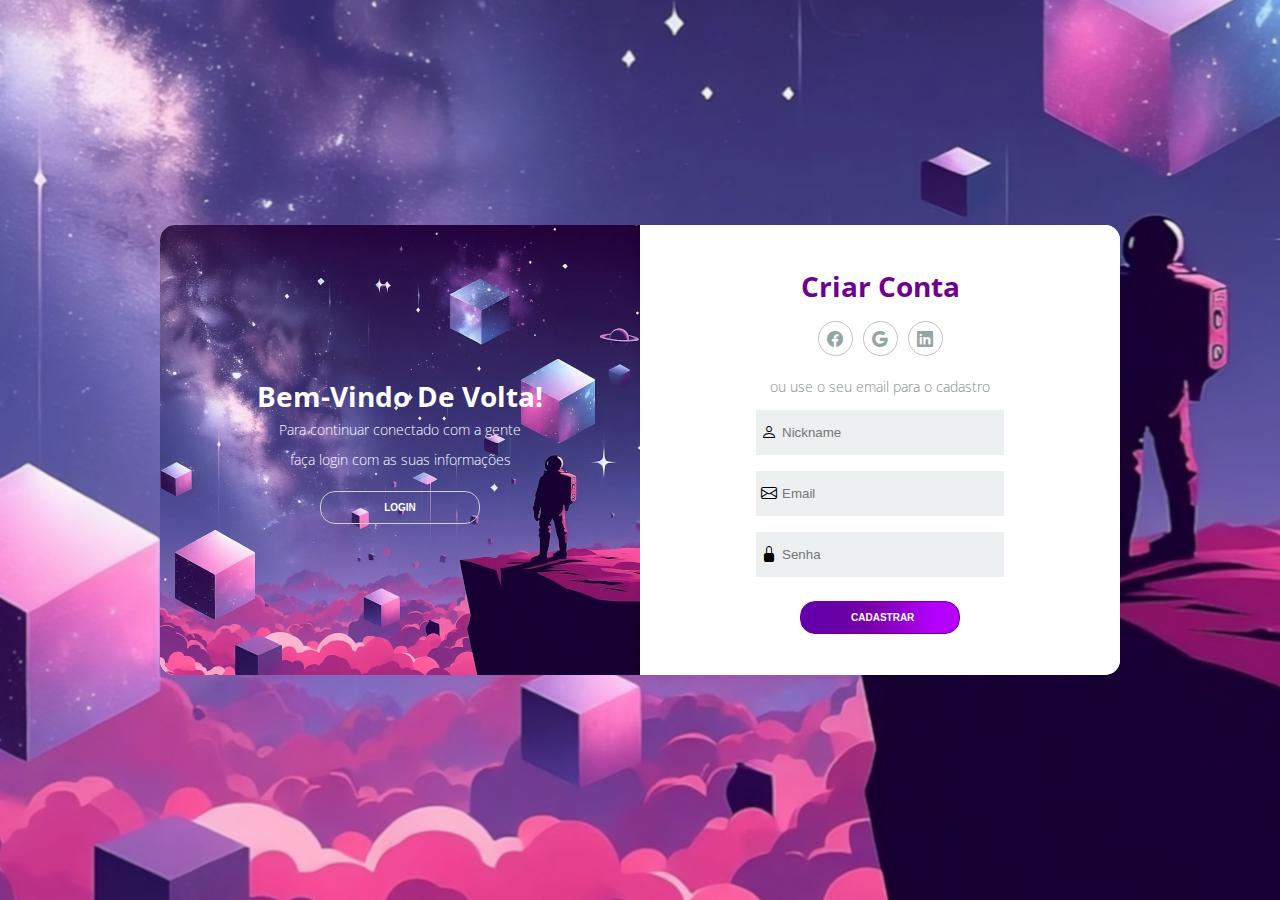
==== 1.2-Login_Cadastro/index.html @ 05b5779c "telas" ====
<!DOCTYPE html>
<html lang="pt-br">

<head>
    <meta charset="UTF-8">
    <meta name="viewport" content="width=device-width, initial-scale=1.0">
    <title>Document</title>

    <link rel="stylesheet" href="./css/estilo.css">
    <link rel="stylesheet" href="https://cdn.jsdelivr.net/npm/bootstrap-icons@1.11.3/font/bootstrap-icons.min.css">
    <link rel="shortcut icon" href="./favicons/favicon-32x32.png" type="image/x-icon">
</head>

<body>
    <main class="container">
        <section class="content first-content">
            <div class="first-column">
                <h2 class="title title-primary">Bem-vindo de volta!</h2>
                <p class="description description-primary">Para continuar conectado com a gente</p>
                <p class="description description-primary">faça login com as suas informações</p>
                <button id="signin" class="btn btn-primary">Login</button>
            </div>

            <div class="second-column">
                <h2 class="title title-second">Criar conta</h2>

                <div class="social-media">
                    <ul class="list-social-media">
                        <a href="" class="link-social-media">
                            <li class="item-social-media">
                                <i class="bi bi-facebook"></i>
                            </li>
                        </a>
                        
                        <a href="" class="link-social-media">
                            <li class="item-social-media">
                                <div class="bi bi-google"></div>
                            </li>
                        </a>

                        <a href="" class="link-social-media">
                            <li class="item-social-media">
                                <div class="bi bi-linkedin"></div>
                            </li>
                        </a>
                    </ul>
                </div>

                <p class="description description-second">ou use o seu email para o cadastro</p>

                <form action="" class="form">
                    <label class="label-input" for="">
                        <i class="bi bi-person icon-modify"></i>
                        <input type="text" placeholder="Nickname">
                    </label>

                    <label class="label-input" for="">
                        <i class="bi bi-envelope icon-modify"></i>
                        <input type="email" placeholder="Email">
                    </label>

                    <label class="label-input" for="">
                        <i class="bi bi-lock-fill icon-modify"></i>
                        <input type="password" placeholder="Senha">
                    </label>

                    <button class="btn btn-second" onclick="encaminhar_opcoes()">Cadastrar</button>
                </form>
            </div>
        </section>

        <section class="content second-content">
            <div class="first-column">
                <h2 class="title title-primary">Olá caro player</h2>
                <p class="description description-primary">Insira os seus dados</p>
                <p class="description description-primary">e comece a sua jornada com nós</p>
                <button id="signup" class="btn btn-primary">Cadastrar</button>
            </div>

            <div class="second-column">
                <h2 class="title title-second">Faça login para jogar</h2>

                
                <div class="social-media">
                    <ul class="list-social-media">
                        <a href="" class="link-social-media">
                            <li class="item-social-media">
                                <i class="bi bi-facebook"></i>
                            </li>
                        </a>
                        
                        <a href="" class="link-social-media">
                            <li class="item-social-media">
                                <div class="bi bi-google"></div>
                            </li>
                        </a>

                        <a href="" class="link-social-media">
                            <li class="item-social-media">
                                <div class="bi bi-linkedin"></div>
                            </li>
                        </a>
                    </ul>
                </div>

                <p class="description description-second">ou use o seu email cadastrado</p>

                <form action="" class="form">
                    <label class="label-input" for="">
                        <i class="bi bi-envelope icon-modify"></i>
                        <input type="email" placeholder="Email/Nickname">
                    </label>

                    <label class="label-input" for="">
                        <i class="bi bi-lock-fill icon-modify"></i>
                        <input type="password" placeholder="Senha">
                    </label>

                    <a href="#" class="password">Esqueceu a senha?</a>
                    <button class="btn btn-second" onclick="encaminhar_opcoes()">Login</button>
                </form>
            </div>
        </section>
    </main>
</body>

<script src="./js/script.js"></script>

</html>
---- 1.2-Login_Cadastro/css/estilo.css ----
@import url('https://fonts.googleapis.com/css2?family=Open+Sans:ital,wght@0,300..800;1,300..800&display=swap');

* {
    margin: 0;
    padding: 0;
    box-sizing: border-box;
}

body {
    font-family: "Open Sans", sans-serif;
}

.container {
    display: flex;
    justify-content: center;
    align-items: center;
    height: 100vh;
    background-image: url('../Images/background.png');
    background-size: cover;
    background-repeat: no-repeat;
    background-position: center;
    background-attachment: fixed;
    overflow: hidden;
}

.content {
    background-color: #fff;
    border-radius: 15px;
    width: 960px;
    height: 50%;
    display: flex;
    justify-content: space-between;
    align-items: center;
    position: relative;
}

.content::before {
    content: "";
    position: absolute;
    background-image: url('../Images/background-form.png');
    background-size: cover;
    background-repeat: no-repeat;
    background-position: center;
    width: 50%;
    height: 100%;
    border-top-left-radius: 15px;
    border-bottom-left-radius: 15px;
}

.title {
    font-size: 28px;
    font-weight: bold;
    text-transform: capitalize;
}

.title-primary {
    color: #fff;
}

.title-second {
    color: rgb(112, 0, 143);
}

.description {
    font-size: 14px;
    font-weight: 300;
    line-height: 30px;
}

.description-primary {
    color: #fff;
}

.description-second {
    color: #7f8c8d;
}

.btn {
    border-radius: 15px;
    text-transform: uppercase;
    color: #fff;
    font-size: 10px;
    padding: 10px 50px;
    cursor: pointer;
    font-weight: bold;
    width: 160px;
    align-self: center;
    border-width: 0px;
    margin-top: 1rem;
    text-align: center;
}

.btn-primary {
    background-color: transparent;
    border: 1px solid #cfcfcf;
}

.btn-primary:hover {
    background: linear-gradient(90deg, rgba(98,0,175,1) 0%, rgba(98,0,175,1) 0%, rgba(102,0,167,1) 20%, rgba(120,0,168,1) 43%, rgba(153,0,214,1) 67%, rgba(182,0,255,1) 85%);
}

.btn-second {
    background: linear-gradient(90deg, rgba(98,0,175,1) 0%, rgba(98,0,175,1) 0%, rgba(102,0,167,1) 20%, rgba(120,0,168,1) 43%, rgba(153,0,214,1) 67%, rgba(182,0,255,1) 85%);
    border: 1px solid rgb(112, 0, 143);
    text-align: center;
}

.btn-second:hover {
    color: rgb(112, 0, 143);
    background: #cfcfcf;
    border: 1px solid rgb(112, 0, 143);
}

.first-content {
    display: flex;
}

.first-content .second-column {
    z-index: 11;
}

.first-column {
    text-align: center;
    width: 50%;
    z-index: 10;
}

.second-column {
    width: 50%;
    display: flex;
    flex-direction: column;
    align-items: center;
}

.social-media {
    margin: 1rem 0;
}

.link-social-media:not(:first-child) {
    margin-left: 10px;
}

.link-social-media .item-social-media {
    transition: background-color 1s;
}

.link-social-media:hover .item-social-media {
    background-color: rgb(112, 0, 143);
    color: #cfcfcf;
    border: 1px solid rgb(112, 0, 143);
}

.list-social-media {
    display: flex;
    list-style: none;
}

.item-social-media {
    border: 1px solid #bdc3c7;
    border-radius: 50%;
    width: 35px;
    height: 35px;
    line-height: 35px;
    text-align: center;
    color: #95a5a6;
}

.form {
    display: flex;
    flex-direction: column;
    width: 55%;
}

.form input {
    height: 45px;
    width: 100%;
    border: none;
    background-color: #ecf0f1;
}

.label-input {
    background-color: #ecf0f1;
    display: flex;
    align-items: center;
    margin: 8px;
}

.icon-modify {
    padding: 0 5px;
}

/*Segundo conteúdo*/

.second-content {
    position: absolute;
    display: flex;
}

.second-content .first-column {
    order: 2;
    z-index: -1;
}

.second-content .second-column {
    order: 1;
    z-index: -1;
}

.password {
    color: #34495e;
    font-size: 14px;
    margin: 15px 0;
    text-align: center;
}

.sign-in-js .first-content .first-column {
    z-index: -1;
}

.sign-in-js .first-content .second-column {
    z-index: -1;
    position: relative;
    animation: deslocamentoEsq 2s;
}

.sign-in-js .second-content .second-column {
    z-index: 11;
}

.sign-in-js .second-content .first-column {
    z-index: 13;
}

.sign-in-js .content::before {
    left: 50%;
    border-top-right-radius: 15px;
    border-bottom-right-radius: 15px;
    border-top-left-radius: 0;
    border-bottom-left-radius: 0;
    z-index: 12;
    animation: slidein 2s;
}

.sign-up-js .second-content .first-column {
    z-index: -1;
}

.sign-up-js .second-content .second-column {
    position: relative;
    z-index: -1;
    animation: deslocamentoDir 2s;
}

.sign-up-js .first-content .second-column {
    z-index: 11;
}

.sign-up-js .first-content .first-column {
    z-index: 13;
}

.sign-up-js .content::before {
    animation: slideout 2s;
    z-index: 12;
}

/*Animação CSS*/

@keyframes slidein {
    from {
        left: 0;
        width: 50%;
    }

    to {
        left: 50%;
        width: 50%;
    }
}

@keyframes slideout {
    from {
        left: 50%;
        width: 50%;
    }


    to {
        left: 0;
        width: 50%;
    }
}

@keyframes deslocamentoEsq {
    from {
        left: 0;
        opacity: 1;
        z-index: 12;
    }

    25% {
        left: -80px;
        opacity: .5;
    }

    50% {
        left: -100px;
        opacity: .2;
    }

    to {
        left: -110px;
        opacity: 0;
        z-index: -1;
    }
}

@keyframes deslocamentoDir {
    from {
        left: 0;
        opacity: 1;
        z-index: 12;
    }

    25% {
        left: 80px;
        opacity: .5;
    }

    50% {
        left: 100px;
        opacity: .2;
    }

    to {
        left: 110px;
        opacity: 0;
        z-index: -1;
    }
}

/*Responsivo*/

@media screen and (max-width: 1040px) {
    .content {
        width: 100%;
        height: 100%;
    }

    .content::before {
        width: 100%;
        height: 40%;
        top: 0;
        border-radius: 0;
    }

    .first-content,
    .second-content {
        flex-direction: column;
        justify-content: space-around;
    }

    .sign-in-js .content::before {
        top: 60%;
        left: 0;
        border-radius: 0;
    }

    .form {
        width: 90%;
    }

    .first-column,
    .second-column {
        width: 100%;
    }

    /*Aimação Mobile CSS*/

    @keyframes slidein {
        from {
            top: 0;
            height: 40%;
        }

        25% {
            top: 5%;
            height: 50%;
        }

        50% {
            top: 25%;
            height: 60%;
        }

        75% {
            top: 45%;
            height: 50%;
        }

        to {
            top: 60%;
            height: 40%;
        }
    }

    @keyframes slideout {
        from {
            top: 60%;
            height: 40%;
        }

        25% {
            top: 45%;
            height: 50%;
        }

        50% {
            top: 25%;
            height: 60%;
        }

        75% {
            top: 5%;
            height: 50%;
        }

        to {
            top: 0;
            height: 40%;
        }
    }

    @keyframes deslocamentoEsq {
        from {
            top: 0;
            opacity: 1;
            z-index: 12;
        }

        25% {
            top: -80px;
            opacity: .5;
        }

        50% {
            top: -100px;
            opacity: .2;
        }

        to {
            top: -110px;
            opacity: 0;
            z-index: -1;
        }
    }

    @keyframes deslocamentoDir {
        from {
            top: 0;
            opacity: 1;
            z-index: 12;
        }

        25% {
            top: 80px;
            opacity: .5;
        }

        50% {
            top: 100px;
            opacity: .2;
        }

        to {
            top: 110px;
            opacity: 0;
            z-index: -1;
        }
    }
}
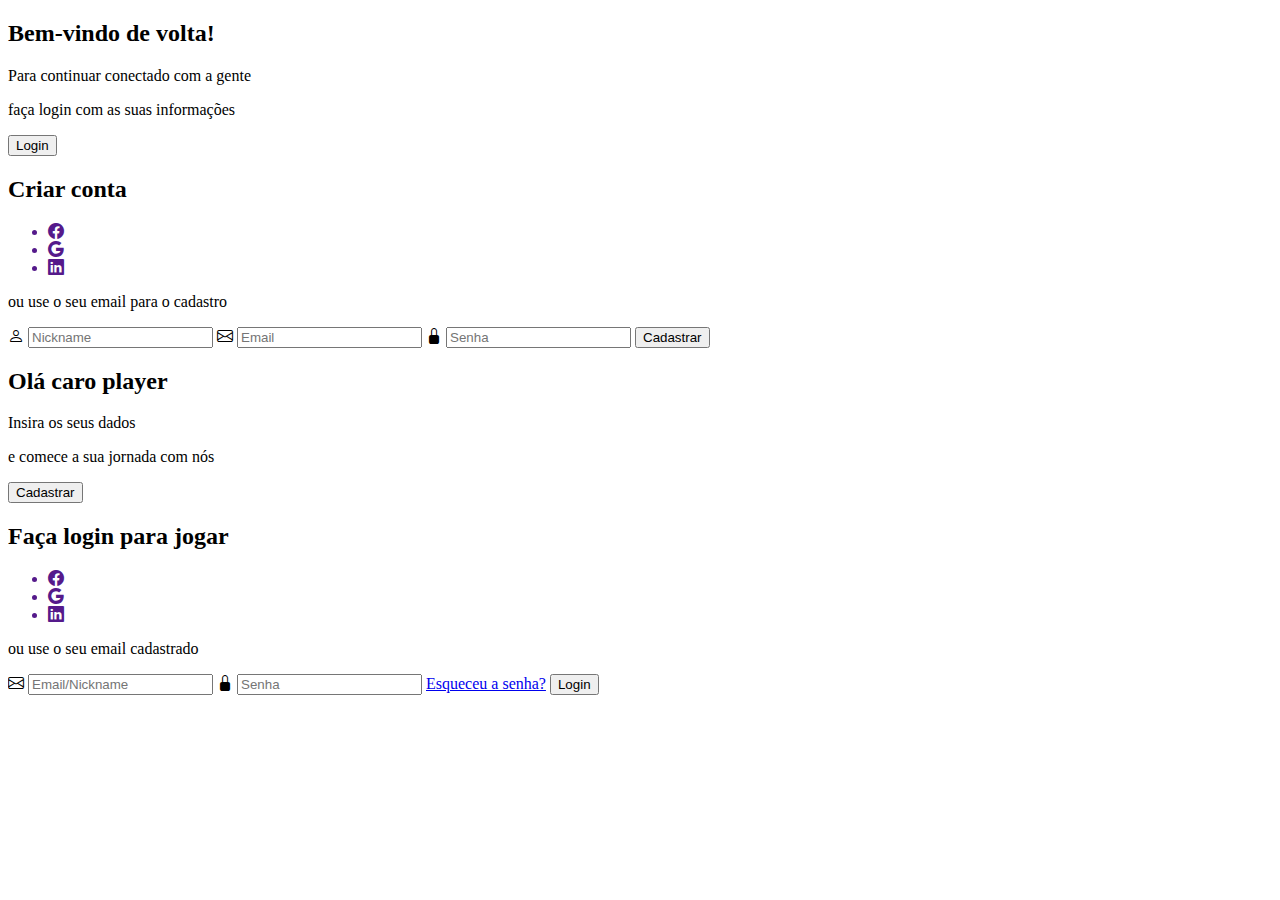
==== commit 2e582b30: "alteracao feita com sucesso" ====
--- a/1.2-Login_Cadastro/index.html
+++ b/1.2-Login_Cadastro/index.html
@@ -6,9 +6,9 @@
     <meta name="viewport" content="width=device-width, initial-scale=1.0">
     <title>Document</title>
 
-    <link rel="stylesheet" href="./css/estilo.css">
+    <link rel="stylesheet" href="/css_est_log_cad">
     <link rel="stylesheet" href="https://cdn.jsdelivr.net/npm/bootstrap-icons@1.11.3/font/bootstrap-icons.min.css">
-    <link rel="shortcut icon" href="./favicons/favicon-32x32.png" type="image/x-icon">
+    <link rel="shortcut icon" href="/ico_log_cad" type="image/x-icon">
 </head>
 
 <body>
@@ -48,7 +48,7 @@
 
                 <p class="description description-second">ou use o seu email para o cadastro</p>
 
-                <form action="" class="form">
+                <div action="" class="form">
                     <label class="label-input" for="">
                         <i class="bi bi-person icon-modify"></i>
                         <input type="text" placeholder="Nickname">
@@ -65,7 +65,7 @@
                     </label>
 
                     <button class="btn btn-second" onclick="encaminhar_opcoes()">Cadastrar</button>
-                </form>
+                </div>
             </div>
         </section>
 
@@ -105,7 +105,7 @@
 
                 <p class="description description-second">ou use o seu email cadastrado</p>
 
-                <form action="" class="form">
+                <div action="" class="form">
                     <label class="label-input" for="">
                         <i class="bi bi-envelope icon-modify"></i>
                         <input type="email" placeholder="Email/Nickname">
@@ -118,12 +118,12 @@
 
                     <a href="#" class="password">Esqueceu a senha?</a>
                     <button class="btn btn-second" onclick="encaminhar_opcoes()">Login</button>
-                </form>
+                </div>
             </div>
         </section>
     </main>
 </body>
 
-<script src="./js/script.js"></script>
+<script src="/scriLog_cad"></script>
 
 </html>